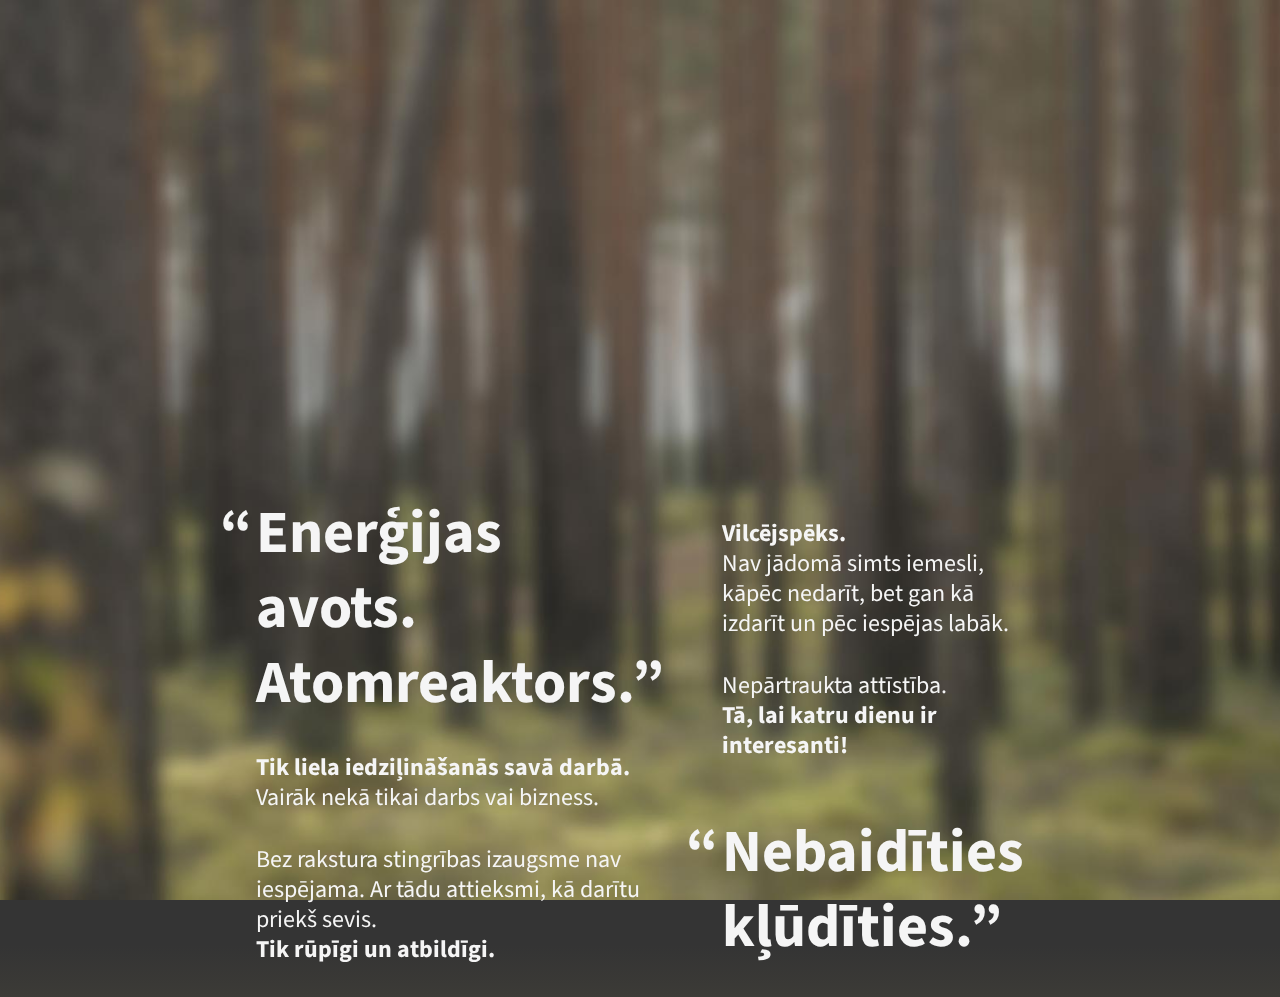
==== index.html @ bfc3883b "MVP v10.30.1" ====
<!DOCTYPE html>
<html lang="lv">
<head>
    <meta charset="UTF-8">
    <meta name="viewport" content="width=device-width,initial-scale=1">
    <!-- seed 2023.10.20 keiko -->

    <title>Apsveikums 2023</title>
    <meta name="description" content="Apsveikums">
    <meta name="author"      content="PATA">

    <!-- ~ ~ ~ ~ ~ ~ ~ ~ ~ ~ ~ ~ ~ ~ ~ ~ ~ ~ ~ ~ ~ ~ MICRODATA -->
    <meta property="og:url"          content="https://zlsheepcity.github.io/pata-apsveikums-2023/">
    <meta property="og:image"        content="https://zlsheepcity.github.io/pata-apsveikums-2023/art/chair-background-static.jpg">
    <meta property="og:image:width"  content="1920">
    <meta property="og:image:height" content="1080">
    <meta property="og:type"         content="article">
    <meta property="og:locale"       content="lv_LV">


    <!-- ~ ~ ~ ~ ~ ~ ~ ~ ~ ~ ~ ~ ~ ~ ~ ~ ~ ~ ~ ~ ~ ~ FAVICON -->
    <meta name="theme-color"             content="#314159">
    <meta name="msapplication-TileColor" content="#314159">
    <meta name="msapplication-TileImage" content="art/icon512.png">
    <link rel="icon" type="image/png"       href="art/icon512.png">
    <link rel="apple-touch-icon"            href="art/icon512.png">

    <!-- ~ ~ ~ ~ ~ ~ ~ ~ ~ ~ ~ ~ ~ ~ ~ ~ ~ ~ ~ ~ ~ ~ GOOGLE FONTS -->
    <link rel="preconnect" href="https://fonts.googleapis.com">
    <link rel="preconnect" href="https://fonts.gstatic.com" crossorigin>
    <link href="https://fonts.googleapis.com/css2?family=Source+Sans+3:ital,wght@0,400;0,600;0,700;1,400&display=swap" rel="stylesheet">

    <!-- ~ ~ ~ ~ ~ ~ ~ ~ ~ ~ ~ ~ ~ ~ ~ ~ ~ ~ ~ ~ ~ ~ JS LIBS -->
    <script src="app/DateTime.js"></script>

    <!-- ~ ~ ~ ~ ~ ~ ~ ~ ~ ~ ~ ~ ~ ~ ~ ~ ~ ~ ~ ~ ~ ~ DESIGN -->
    <link
        href="app/css.11xBase.css"
        type="text/css" rel="stylesheet" media="all">
    <link
        href="app/css.12xMarkup.css"
        type="text/css" rel="stylesheet" media="all">
    <link
        href="app/css.13xTypography.css"
        type="text/css" rel="stylesheet" media="all">
    <link
        href="app/css.14xColors.css"
        type="text/css" rel="stylesheet" media="all">
    <link
        href="app/css.15xLayouts.css"
        type="text/css" rel="stylesheet" media="all">
    <link
        href="app/css.16xTools.css"
        type="text/css" rel="stylesheet" media="all">

    <link
        href="app/css.21xComponents.css"
        type="text/css" rel="stylesheet" media="all">

    <style>
        @media all and (max-width:1200px) {
            html { font-size: calc( 4px + 1vw ); }
        }
        [hidden] { display: none; }

        body {
            font-family: 'Source Sans 3', sans-serif;
            background-image: linear-gradient(
                0deg,
                #BEC78F 10%,
                #7F734B 40%,
                #343434 95%
            );
        }

        .layoutScreenLoading {
            position: fixed;
            z-index: -1;
            top:    0;
            left:   0;
            width:  100%;
            height: 100vh;
            overflow: hidden;

            display: grid;
            grid-template-columns: 1fr;
            grid-template-rows: 1fr;
            place-items: center;
        }
        .layoutScreenLoading>* {
            grid-area: 1/1 / 2/2;
        }

        .layoutScreenLoading {
            transition: opacity 100ms ease-out;
        }
        .layoutScreenLoading.isHidden {
            opacity: 0;
            pointer-events: none;
        }
        .layoutScreenLoading.isVisible {
            opacity: 1;
        }


        .cardLoading {
            width: max-content;
            height: max-content;
            max-width: calc( 100% - 2rem );

                       color: hsla(0, 0%,  10%, 1.0);
            background-color: hsla(0, 0%, 100%, 0.5);
            border-radius: 1rem;
            padding: 1rem 1.5rem;

            display: grid;
            place-items: center;

            font-family: 'Source Sans 3', sans-serif;
            font-weight:  400;
            font-size: 1.5rem;
            line-height: 1.25;
        }
        .animated-pulse {
          animation-duration: 1s;
          animation-fill-mode: both;
          animation-iteration-count: infinite;
          animation-name: pulse;
        }
        @keyframes pulse {
          from { transform: scale3d(1, 1, 1); }
          50%  { transform: scale3d(1.05, 1.05, 1.05); }
          to   { transform: scale3d(1, 1, 1); }
        }

        .cardGreetings {
            width:   100%;
            padding: 2rem 3rem;
            max-width: 54rem;

            display:  grid;
            grid-gap: 2rem 3rem;
            grid-template-columns: 540fr 320fr;
            grid-template-areas:
                'vids vids'
                'head east'
                'west east'
                'west foot'
                ;
        }
        .cardGreetings header {grid-area:head;}
        .cardGreetings footer {grid-area:foot;}
        .cardGreetings .video {grid-area:vids;}
        .cardGreetings .cwest {grid-area:west;}
        .cardGreetings .ceast {grid-area:east;}
        .cardGreetings .quote+.quote {
            padding-top: 2rem;
        }
        .cardGreetings .ceast {
            align-self: center;
            height: max-content;
        }
        @media all and (max-width:600px) {
            .cardGreetings {
                grid-template-areas:
                    'head head'
                    'vids vids'
                    'west east'
                    'west east'
                    'foot foot'
                    ;
            }
        }
    </style>

    <!-- ~ ~ ~ ~ ~ ~ ~ ~ ~ ~ ~ ~ ~ ~ ~ ~ ~ ~ ~ ~ ~ ~ -->
</head>
<body class="">

    <section class="layoutScreenFixed" id="Grounds">
        <video playsinline autoplay muted loop>
            <source src="art/chair-background.webm" type="video/webm" />
        </video>
    </section>

    <section class="layoutScreenLoading" id="SectionLoading">
        <div class="cardLoading animated-pulse">
            <span>Notiek ielāde...</span>
        </div>
    </section>

    <section class="layoutScreenContent isHidden" id="SectionContent">
        <article class="cardGreetings wrapContentTypography">
            <section class="video">
                <iframe style="width: 100%;aspect-ratio: 560/315;" data-width="560" data-height="315" src="https://www.youtube-nocookie.com/embed/VgfAqc6dkmg?si=R2GKIiJzainACcyX" title="YouTube video player" frameborder="0" allow="accelerometer; autoplay; clipboard-write; encrypted-media; gyroscope; picture-in-picture; web-share" allowfullscreen></iframe>
            </section>
            <header>
                <h2>
                    Enerģijas avots. Atomreaktors.
                </h2>
            </header>
            <footer>
                <h2>
                    Nebaidīties kļūdīties.
                </h2>
            </footer>
            <section class="cwest">
                <div class="quote">
                    <h4>Tik liela iedziļināšanās savā darbā.</h4>
                    <p>Vairāk nekā tikai darbs vai bizness.</p>
                </div>
                <div class="quote">
                    <p>Bez rakstura stingrības izaugsme nav iespējama. Ar&nbsp;tādu attieksmi, kā darītu priekš sevis.</p>
                    <h4>Tik rūpīgi un atbildīgi.</h4>
                </div>
            </section>
            <section class="ceast">
                <div class="quote">
                    <h4>Vilcējspēks.</h4>
                    <p>Nav jādomā simts iemesli, kāpēc nedarīt, bet gan kā izdarīt un pēc iespējas labāk.</p>
                </div>
                <div class="quote">
                    <p>Nepārtraukta attīstība.</p>
                    <h4>Tā, lai katru dienu ir interesanti!</h4>
                </div>
            </section>
        </article>
    </section>

    <section class="layoutScreenTimer isHidden" id="SectionTimer">
        <div class="componentTimer">
            <h1>Līdz apsveikuma atvēršanai:</h1>
            <div class="componentTimeline">
                <div class="boxDigit" id="TimeDigitH1">0</div>
                <div class="boxDigit" id="TimeDigitH2">0</div>
                <div class="sperator" >:</div>
                <div class="boxDigit" id="TimeDigitM1">0</div>
                <div class="boxDigit" id="TimeDigitM2">0</div>
                <div class="sperator" >:</div>
                <div class="boxDigit" id="TimeDigitS1">0</div>
                <div class="boxDigit" id="TimeDigitS2">0</div>
                <div class="boxDigitTitle" style="grid-column: 1/3">
                    STUNDAS
                </div>
                <div class="boxDigitTitle" style="grid-column: 4/6">
                    MINŪTES
                </div>
                <div class="boxDigitTitle" style="grid-column: 7/9">
                    SEKUNDES
                </div>
            </div>
        </div>
    </section>

    <!-- ~ ~ ~ ~ ~ ~ ~ ~ ~ ~ ~ ~ ~ ~ ~ ~ ~ ~ ~ ~ ~ ~ JS -->
    <script>
        const dateTargetString = "2023-11-05T00:00:00+08:00";
//        const dateTargetString = "2022-11-05T00:00:00+08:00";
        const dateTarget = new DateTime(dateTargetString);
        const timerDigitsDOM = [
            document.getElementById('TimeDigitH1'),
            document.getElementById('TimeDigitH2'),
            document.getElementById('TimeDigitM1'),
            document.getElementById('TimeDigitM2'),
            document.getElementById('TimeDigitS1'),
            document.getElementById('TimeDigitS2'),
        ];
        const renderContent = f => {
            const elC = document.getElementById('SectionContent');
            const elT = document.getElementById('SectionTimer');
            const elG = document.getElementById('Grounds');
            elT.classList.remove('isVisible');
            elT.classList.add('isHidden');
            elG.classList.remove('isVisible');
            elG.classList.add('isHidden');
            elC.classList.remove('isHidden');
            elC.classList.add('isVisible');
        };

        const renderDigs = digs => {
            digs.forEach(
                (d,i) => {
                    timerDigitsDOM[i].innerText = d;
                }
            );
        };
        function secondsToDigs(d) {
            d = Number(d);
            var h = Math.floor(d / 3600);
            var m = Math.floor(d % 3600 / 60);
            var s = Math.floor(d % 3600 % 60);
            return [
                Math.floor( (h%100) / 10),
                h % 10,
                Math.floor( m / 10),
                m % 10,
                Math.floor( s / 10),
                s % 10,
            ];
        };
        const runTimer = f => {
            const dateNow = new DateTime();
            const {seconds} = dateTarget.differenceFrom(dateNow);
            if (seconds>0) {
                const digs = secondsToDigs(seconds);
                renderDigs(digs);
                setTimeout(runTimer, 1000);
            } else {
                setTimeout(renderContent, 200);
            }
        };

        const renderTimer = f => {
            const elL = document.getElementById('SectionLoading');
            const elT = document.getElementById('SectionTimer');
            elL.classList.remove('isVisible');
            elL.classList.add('isHidden');
            elT.classList.remove('isHidden');
            elT.classList.add('isVisible');
            runTimer();
        }

        // RUN
        window.onload = function() {
            setTimeout(renderTimer, 100);
        };

    </script>
    <!-- ~ ~ ~ ~ ~ ~ ~ ~ ~ ~ ~ ~ ~ ~ ~ ~ ~ ~ ~ ~ ~ ~ END -->
</body>
</html>
---- app/css.11xBase.css ----
/** css.11xBase
 *  presets and basic setup
 *  v2023.10.20 keiko
 *  zl
 */


/** ~ ~ ~ ~ ~ ~ ~ ~ ~ ~ ~ ~ ~ ~ ~ ~ ~ ~ ~ ~ ~ ~ Spacing Units */


:root {
  --line-height:   1.5;
  --row-space:     1.5rem;                              /* Vertical */
  --col-space:     1.5rem;                              /* Horizontal */
  --mid-space:     2.5rem;                              /* Bigger 1 */
  --big-space:       4rem;                              /* Bigger 2 */
  --all-space:     var(--row-space) var(--col-space);   /* Combo Shortcode */
}


/** ~ ~ ~ ~ ~ ~ ~ ~ ~ ~ ~ ~ ~ ~ ~ ~ ~ ~ ~ ~ ~ ~ Browser */


/** Minimal box model */
    *, *:before, *:after { box-sizing: border-box; }
    html                 { height: 100%; }
    html, body           { margin: 0; padding: 0; }

/** Full-height 2019
    https://css-tricks.com/some-things-you-oughta-know-when-working-with-viewport-units/
*/  body {
        min-height:  100vh;
        min-height: -webkit-fill-available;
        min-height: -moz-available;
        min-height:  available;
        min-height: -webkit-stretch;
        min-height: -moz-stretch;
        min-height:  stretch;
    }

/** Scroll behavoir */
    html { scroll-behavior:smooth; cursor:default; }
    body { overflow-y:scroll; scrollbar-gutter:stable; }

/** Tap on clickable element */
    a, area, button, input, label, select, summary, textarea, [tabindex] {
       -ms-touch-action: manipulation;
           touch-action: manipulation;
    }


/** EOF appart base */
---- app/css.12xMarkup.css ----
/** css.12xMarkup
 *  html tags default styling
 *  v2023.10.20 keiko
 *  zl
 */

/** ~ ~ ~ ~ ~ ~ ~ ~ ~ ~ ~ ~ ~ ~ ~ ~ ~ ~ ~ ~ ~ ~ Code source */


    [display-source] {
        display:     block;
        font-family: monospace;
        white-space: pre-wrap;
        padding:     0 1em 2em 1em;
    }
    [display-source]:is(textarea) {
        width:       100%;
        background:  transparent;
        color:       inherit;
        border:      0;
        outline:     0;
    }

/** ~ ~ ~ ~ ~ ~ ~ ~ ~ ~ ~ ~ ~ ~ ~ ~ ~ ~ ~ ~ ~ ~ HTML attributes */

    [hidden] { display: none; }

/** ~ ~ ~ ~ ~ ~ ~ ~ ~ ~ ~ ~ ~ ~ ~ ~ ~ ~ ~ ~ ~ ~ Semantic Markup Reset */


    figure, figcaption, fieldset, legend {
        display: block;
        margin:  0;
        padding: 0;
        border:  0;
        white-space: normal;
    }

    main, article, section, aside, header, footer, nav {
        display: block;
    }

    pre, code {
        display: block;
    }

    /* reset headers ?*/

    h1, h2, h3, h4, h5, h6 {
        margin:  0;
        padding: 0;
        font-family: inherit;
        font-size:   inherit;
        line-height: inherit;
        font-weight: inherit;
    }

    /*!*/

    p, blockquote {
        margin:  0;
        padding: 0;
        font:    inherit;
    }

    button {
        padding:    0.25em 1.5em;
        border:     0;
        font:       inherit;
      --background-color: var(--back-color-accent, transparent);
        background-color: var(--background-color);
      --color:            var(--text-color, inherit);
        color:            var(--color);
    }

    a { color: inherit; }

    ul, ol {
        padding:  0;
        margin:   0;
        margin-left: 1.5em;
    }

    nav ul, nav ol {
        margin-left: 0;
    }

    td, th {
        text-align:     left;
        vertical-align: top;
        padding-top:    0.25em;
        padding-bottom: 0.25em;
    }

    hr {
        background: transparent;
        box-shadow: none;
        border:  0;
        margin:  0;

     /* use as empty space */
        display:    block;
        font-size:  inherit;
        height:     4em;
    }


/** ~ ~ ~ ~ ~ ~ ~ ~ ~ ~ ~ ~ ~ ~ ~ ~ ~ ~ ~ ~ ~ ~ Images and Media */


    img, svg, canvas,
    figure, figcaption,
    iframe, embed, object {
        display:   block;
        max-width: 100%;
        margin:    0;
        padding:   0;
        border:    0;
    }

    img {
        object-fit: cover;
    }


/*  EOF appart markup */
---- app/css.13xTypography.css ----
/** css.13xTypography
 *  preset-kit inspired by tufte (old book style typography)
 *  v2023.10.20 keiko
 *  mod v2023.10.24 pata
 *  zl
 */

/** ~ ~ ~ ~ ~ ~ ~ ~ ~ ~ ~ ~ ~ ~ ~ ~ ~ ~ ~ ~ ~ ~ font rendering */


html {
   -ms-text-size-adjust:     100%;
   -webkit-text-size-adjust: 100%;
}
body {
    text-rendering: optimizeLegibility;
   -webkit-font-smoothing: antialiased;
}


/** ~ ~ ~ ~ ~ ~ ~ ~ ~ ~ ~ ~ ~ ~ ~ ~ ~ ~ ~ ~ ~ ~ font base reset */


body {
    line-height: var(--line-height, 1.5);
    font-family: var(--font-family, sans-serif);
    font-weight: var(--font-weight, normal);
 /* font-size:   use default */

 /* store base values */
  --base-font-size:   1rem;
  --base-line-height: var(--line-height, 1.5);

 /* Decrease vertical padding on text paragraphs, to
    make them visually equal with horizontal paddings.
    Pixel-perfect value depends on font-family. */
  --base-font-square-ratio: 0.25;
}

.font-primary     { font-family: var(--font-family, sans-serif); }
.font-secondary   { font-family: var(--font-family-secondary, serif); }
.font-native-sans { font-family: var(--font-family-interface, sans-serif); }

.em-reset {
    font-size:   var(--base-font-size,   1rem);
    line-height: var(--base-line-height, 1.5);
}


/** ~ ~ ~ ~ ~ ~ ~ ~ ~ ~ ~ ~ ~ ~ ~ ~ ~ ~ ~ ~ ~ ~ font settings */


    :root {
      --font-family:             var(--font-family--tufte-serif);
      --font-family-secondary:   var(--font-family--tufte-sans);
      --font-family-interface:   var(--font-family--native-sans);
      --font-weight:             400;
    }

    @supports (hanging-punctuation: first) {
           * { hanging-punctuation: first; }
    }

    /* Font Features Inspector: wakamaifondue.com */

    .font-feature-digital {
        font-feature-settings:
            'lnum' on,
            'ss14' on,
            'ss17' on;
    }
    .sup-num {
        font-size:             inherit;
        vertical-align:        text-top;
        font-feature-settings: 'sups' on;
    }
    .sub-num {
        font-size:             inherit;
        vertical-align:        text-bottom;
        font-feature-settings: 'subs' on;
    }


/** ~ ~ ~ ~ ~ ~ ~ ~ ~ ~ ~ ~ ~ ~ ~ ~ ~ ~ ~ ~ ~ ~ Native font stack 2018 */


:root {
  --font-family--native-sans:
       -apple-system,        /* Safari for macOS and iOS (San Francisco) */
        system-ui,           /* macOS Chrome, Windows Chrome */
        BlinkMacSystemFont,  /* Chrome < 56 for macOS (San Francisco) */
       "Segoe UI",           /* Windows */
        Roboto,              /* Android */
        Oxygen,              /* KDE */
        Ubuntu,              /* Ubuntu */
        Cantarell,           /* GNOME */
       "Fira Sans",          /* Firefox OS */
       "Helvetica Neue",     /* old macOS */
        Arial,               /* Basic web fallback */
        sans-serif,
       "Apple Color Emoji", "Segoe UI Emoji", "Segoe UI Symbol"; /* Emoji */
}


/** ~ ~ ~ ~ ~ ~ ~ ~ ~ ~ ~ ~ ~ ~ ~ ~ ~ ~ ~ ~ ~ ~ ~ ~ ~ ~ ~ ~ ~ ~ */
/** ~ ~ ~ ~ ~ ~ ~ ~ ~ ~ ~ ~ ~ ~ ~ ~ ~ ~ ~ ~ ~ theme: Tufte 2018 */
/** ~ old book style design ~ ~ ~ ~ ~ ~ ~ ~ ~ ~ ~ ~ ~ ~ ~ ~ ~ ~ */
/** ~ ~ ~ ~ ~ ~ ~ ~ ~ ~ ~ ~ ~ ~ ~ ~ ~ ~ ~ ~ ~ ~ ~ ~ ~ ~ ~ ~ ~ ~ */

/** ~ ~ ~ ~ ~ ~ ~ ~ ~ ~ ~ ~ ~ ~ ~ ~ ~ ~ ~ ~ ~ Font files */

/* USE LOCAL FONTS ?*
@font-face {
    font-family: 'Vollkorn';
    font-weight:  normal;
    font-style:   normal;
    src:
        url('./fonts/Vollkorn-R.eot?#iefix')           format('embedded-opentype'),
        url('./fonts/Vollkorn-R.woff2')                format('woff2'),
        url('./fonts/Vollkorn-R.woff')                 format('woff'),
        url('./fonts/Vollkorn-R.ttf')                  format('truetype'),
        url('./fonts/Vollkorn-R.svg#Vollkorn-Regular') format('svg');
}
@font-face {
    font-family: 'Vollkorn';
    font-weight:  700;
    font-style:   normal;
    src:
        url('./fonts/Vollkorn-B.eot?#iefix')        format('embedded-opentype'),
        url('./fonts/Vollkorn-B.woff2')             format('woff2'),
        url('./fonts/Vollkorn-B.woff')              format('woff'),
        url('./fonts/Vollkorn-B.ttf')               format('truetype'),
        url('./fonts/Vollkorn-B.svg#Vollkorn-Bold') format('svg');
}
@font-face {
    font-family: 'Vollkorn';
    font-weight:  normal;
    font-style:   italic;
    src:
        url('./fonts/Vollkorn-I.eot?#iefix')          format('embedded-opentype'),
        url('./fonts/Vollkorn-I.woff2')               format('woff2'),
        url('./fonts/Vollkorn-I.woff')                format('woff'),
        url('./fonts/Vollkorn-I.ttf')                 format('truetype'),
        url('./fonts/Vollkorn-I.svg#Vollkorn-Italic') format('svg');
}

@font-face {
    font-family: 'VT323';
    font-weight:  normal;
    font-style:   normal;
    src:
        url('./fonts/VT323-CODE.eot?#iefix')        format('embedded-opentype'),
        url('./fonts/VT323-CODE.woff')              format('woff'),
        url('./fonts/VT323-CODE.ttf')               format('truetype'),
        url('./fonts/VT323-CODE.svg#VT323-Regular') format('svg');
}
/*!*/
/* CSS GOOGLE SERVICE (2023) ?*
@import url('https://fonts.googleapis.com/css?family=Vollkorn:400,400i,700&subset=cyrillic');
@import url('https://fonts.googleapis.com/css?family=VT323');
/*!*/
/* HTML GOOGLE SERVICE (2023) ?*
    <!-- GOOGLE FONTS -->

    <link rel="preconnect"   href="//fonts.gstatic.com" crossorigin>

    <link
        media="none" onload="if(media!='all')media='all'"
        href="https://fonts.googleapis.com/css?family=Vollkorn:400,400i,700&subset=cyrillic"
        rel="stylesheet">
    <link
        media="none" onload="if(media!='all')media='all'"
        href="https://fonts.googleapis.com/css?family=VT323"
        rel="stylesheet">

    <noscript>
    <link
        media="all"
        href="https://fonts.googleapis.com/css?family=Vollkorn:400,400i,700&subset=cyrillic"
        rel="stylesheet">
    <link
        media="all"
        href="https://fonts.googleapis.com/css?family=VT323"
        rel="stylesheet">
    </noscript>
/*!*/

/** ~ ~ ~ ~ ~ ~ ~ ~ ~ ~ ~ ~ ~ ~ ~ ~ ~ ~ ~ ~ ~ tufte settings */

:root {
  --font-family--tufte-serif:
        Vollkorn,
        et-book,
        Palatino,
       "Palatino Linotype",
       "Palatino LT STD",
       "Book Antiqua",
        Georgia,
        serif,
       "Apple Color Emoji", "Segoe UI Emoji", "Segoe UI Symbol";
  --font-family--tufte-sans:
       "Trebuchet MS",
       "Gill Sans",
       "Gill Sans MT",
        sans-serif,
       "Apple Color Emoji", "Segoe UI Emoji", "Segoe UI Symbol";
}


/** ~ ~ ~ ~ ~ ~ ~ ~ ~ ~ ~ ~ ~ ~ ~ ~ ~ ~ ~ ~ ~ font-size system 2018 */

    :root {
     /* 64/80 */
      --h1-font-size:    4rem;
      --h1-line-height:  1.25;

     /* 48/60 */
      --h2-font-size:    3rem;
      --h2-line-height:  1.25;

     /* 36/48 */
      --h3-font-size:    2.25rem;
      --h3-line-height:  calc(4/3);

     /* 24/32 */
      --h4-font-size:    1.5rem;
      --h4-line-height:  calc(4/3);

     /* 20/24 */
      --h5-font-size:    1.25rem;
      --h5-line-height:  1.2;

     /* 16/24 */
      --h6-font-size:    1rem;
      --h6-line-height:  1.5;
      --p-font-size:     1rem;
      --p-line-height:   1.5;


     /* 20/24 */
      --inc-font-size:   1.25em;
      --inc-line-height: 1.2;

     /* 16/24 */
      --def-font-size:   1em;
      --def-line-height: 1.5;

     /* 13/16 */
      --dec-font-size:   calc(13/16*1em);
      --dec-line-height: calc(16/13);

     /* 12/16 */
      --doz-font-size:   0.75em;
      --doz-line-height: calc(4/3);
    }

@media all and (max-width:42em) {
    :root {
     /* 36/40 */
      --h1-font-size:    2.25rem;
      --h1-line-height:  calc(40/36);
     /* 32/36 */
      --h2-font-size:    2rem;
      --h2-line-height:  calc(36/32);
     /* 28/32 */
      --h3-font-size:    1.75rem;
      --h3-line-height:  calc(32/28);
    }
}

/* USE HEADERS ?*/
    h1 {
        font-size:   var(--h1-font-size);
        line-height: var(--h1-line-height);}
    h2 {
        font-size:   var(--h2-font-size);
        line-height: var(--h2-line-height);}
    h3 {
        font-size:   var(--h3-font-size);
        line-height: var(--h3-line-height);}
    h4 {
        font-size:   var(--h4-font-size);
        line-height: var(--h4-line-height);}
    h5 {
        font-size:   var(--h5-font-size);
        line-height: var(--h5-line-height);}
    h6 {
        font-size:   var(--h6-font-size);
        line-height: var(--h6-line-height);}
/*!*/
/* USE HEADER CLASSES ?*/
    .h1 {
        font-size:   var(--h1-font-size);
        line-height: var(--h1-line-height);}
    .h2 {
        font-size:   var(--h2-font-size);
        line-height: var(--h2-line-height);}
    .h3 {
        font-size:   var(--h3-font-size);
        line-height: var(--h3-line-height);}
    .h4 {
        font-size:   var(--h4-font-size);
        line-height: var(--h4-line-height);}
    .h5 {
        font-size:   var(--h5-font-size);
        line-height: var(--h5-line-height);}
    .h6 {
        font-size:   var(--h6-font-size);
        line-height: var(--h6-line-height);}
/*!*/

.text-inline-bigger {
 /* 20/24 */
  --font-size:   var(--inc-font-size, 1.25em);
  --line-height: var(--inc-line-height, 1.2);
    font-size:   var(--font-size);
    line-height: var(--line-height);
}
.text-block-bigger {
 /* 20/32 */
  --font-size:   var(--inc-font-size, 1.25em);
  --line-height: calc(32/20);
    font-size:   var(--font-size);
    line-height: var(--line-height);
}
.text-inline-smaller,
.text-block-smaller {
 /* 13/16 */
  --font-size:   var(--dec-font-size,   calc(13/16*1em));
  --line-height: var(--dec-line-height, calc(16/13));
    font-size:   var(--font-size);
    line-height: var(--line-height);
}

/** ~ ~ ~ ~ ~ ~ ~ ~ ~ ~ ~ ~ ~ ~ ~ ~ ~ ~ ~ ~ ~ ~ Text Paragraph */
/*
    Readable text blocks with width limitation
    Values tested in the 2020 by zl
 */

    :root {
      --paragraph-width--max: 42em; /* Limit ~ 42em in most typefaces */
      --paragraph-width--opt: 32em; /* Optimal */
      --paragraph-width--mid: 24em; /* Smaller */
      --paragraph-width--min: 12em; /* Minimal Readable */
    }
    @media all and (max-width:12em) { :root {
      --paragraph-width--min: 100%;
    } }

    .paragraph {
      --max-width: var(--paragraph-width--opt);
      --min-width: var(--paragraph-width--min);
        max-width: var(--max-width);
        min-width: var(--min-width);
    }
    .maxi-paragraph {
      --max-width: var(--paragraph-width--max);
      --min-width: var(--paragraph-width--min);
        max-width: var(--max-width);
        min-width: var(--min-width);
    }
    .midi-paragraph {
      --max-width: var(--paragraph-width--mid);
      --min-width: var(--paragraph-width--min);
        max-width: var(--max-width);
        min-width: var(--min-width);
    }
    .mini-paragraph {
      --max-width: var(--paragraph-width--min);
        max-width: var(--max-width);
    }


/** EOF appart typography */
---- app/css.14xColors.css ----
/** css.14xColors
 *  color theme 2020
 *  v2023.10.20 keiko
 *  zl
 */

:root {
 /* Paper Palette */
  --color-PaperBack:   hsl( 37, 55%, 85%);
  --color-PaperDark:   hsl(  0,  0%,  8%);
 /* Noble Palette */
  --color-NobleBlack:  hsl(226, 15%, 12%);
  --color-NobleWhite:  hsl(226, 27%, 90%);
  --color-NobleNight:  hsl(226, 17%, 20%);
  --color-NobleDay:    hsl(226, 32%, 75%);
  --color-NobleSky:    hsl(204, 22%, 55%);
  --color-NobleSea:    hsl(212, 34%, 29%);
  --color-NobleSunset: hsl(359, 28%, 82%);
  --color-NobleAccent: hsl(359, 54%, 53%);
  --color-NobleAction: hsl(359, 59%, 43%);
 /* Ivory Palette */
  --color-Ivory:       hsl( 53, 66%, 80%);
  --color-IvoryAccent: hsl( 53, 70%, 76%);
  --color-IvoryDark:   hsl(204,  4%, 22%);
  --color-IvoryGray:   hsl(204,  8%, 38%);
 /* App Palette */
  --color-AppBlue:     hsl(202, 81%, 23%);
  --color-AppGreen:    hsl(155, 31%, 62%);
  --color-AppGold:     hsl( 42, 79%, 53%);
  --color-AppRed:      hsl( 15, 75%, 30%);
  --color-AppBrown:    hsl( 34, 20%, 33%);
}


/** ~ ~ ~ ~ ~ ~ ~ ~ ~ ~ ~ ~ ~ ~ ~ ~ ~ ~ ~ ~ ~ ~ Color Model ZL.2020 */

    .use-colors {
      --background-color: var(--back-color);
      --color:            var(--text-color);
        background-color: var(--background-color);
        color:            var(--color);
    }

    .colors--base {
      --back-color:       white;
      --back-color-more:  white;
      --back-color-less:  white;

      --text-color:       black;
      --text-color-more:  black;
      --text-color-less:  black;

      --link-color:       firebrick;
      --link-color-more:  firebrick;
      --link-color-text:  white;
    }


/** ~ ~ ~ ~ ~ ~ ~ ~ ~ ~ ~ ~ ~ ~ ~ ~ ~ ~ ~ ~ ~ ~ Color Palettes */


    .colors--swed {
      --back-color:       hsl(226, 15%, 12%); /* NobleBlack */
      --back-color-more:  hsl(212, 34%, 29%); /* NobleSea */
      --back-color-less:  hsl(226, 17%, 20%); /* NobleNight */

      --text-color:       hsl(226, 27%, 90%); /* NobleWhite */
      --text-color-more:  hsl(226, 32%, 75%); /* NobleDay */
      --text-color-less:  hsl(226, 32%, 66%);

      --link-color:       hsl(359, 54%, 53%); /* NobleAccent */
      --link-color-more:  hsl(359, 59%, 43%); /* NobleAction */
      --link-color-text:  white;
    }

    .colors--swed-secondary {
      --back-color:       hsl(212, 34%, 29%); /* NobleSea */
      --back-color-more:  hsl(212, 42%, 22%);
      --back-color-less:  hsl(212, 30%, 32%);

      --text-color:       hsl(226, 27%, 90%); /* NobleWhite */
      --text-color-more:  hsl(226, 32%, 75%); /* NobleDay */
      --text-color-less:  hsl(226, 32%, 66%);

      --link-color:       hsl(359, 54%, 53%); /* NobleAccent */
      --link-color-more:  hsl(359, 59%, 43%); /* NobleAction */
      --link-color-text:  white;
    }

    .colors--swed-third {
      --back-color:       hsl(204, 22%, 55%); /* NobleSky */
      --back-color-more:  hsl(204, 26%, 50%);
      --back-color-less:  hsl(204, 18%, 58%);

      --text-color:       hsl(226, 15%, 12%); /* NobleBlack */
      --text-color-more:  hsl(212, 34%, 29%); /* NobleSea */
      --text-color-less:  hsl(226, 17%, 20%); /* NobleNight */

      --link-color:       hsl(359, 54%, 53%); /* NobleAccent */
      --link-color-more:  hsl(359, 59%, 43%); /* NobleAction */
      --link-color-text:  white;
    }

    .colors--ivory {
      --back-color:       hsl( 53, 66%, 80%); /* Ivory */
      --back-color-more:  hsl( 53, 70%, 70%);
      --back-color-less:  hsl( 53, 70%, 76%); 

      --text-color:       hsl(204,  4%, 22%); /* IvoryDark */
      --text-color-more:  hsl(204,  8%, 38%); /* IvoryGray */
      --text-color-less:  hsl(204,  8%, 38%); /* IvoryGray */

      --link-color:       hsl(359, 54%, 53%); /* NobleAccent */
      --link-color-more:  hsl(359, 59%, 43%); /* NobleAction */
      --link-color-text:  white;
    }


/** ~ ~ ~ ~ ~ ~ ~ ~ ~ ~ ~ ~ ~ ~ ~ ~ ~ ~ ~ ~ ~ ~ */
---- app/css.15xLayouts.css ----
/** 15xLayouts
 *  common combos
 *  v2023.10.20 keiko
 *  zl
 */

/** ~ ~ ~ ~ ~ ~ ~ ~ ~ ~ ~ ~ ~ ~ ~ ~ ~ ~ ~ ~ ~ ~ Screen */


.layoutScreen {
  --background-image: none;
    background-image: var(--background-image);
  --background-position: 50% 50%;
    background-position: var(--background-position);
    background-size:  cover;
    min-height:  100vh;
    position: relative;
}
.layoutSticky {
    position: sticky;
    top: 0;
}


/** ~ ~ ~ ~ ~ ~ ~ ~ ~ ~ ~ ~ ~ ~ ~ ~ ~ ~ ~ ~ ~ ~ Summary Header */


.summaryHeader {

/* config */
  --font-size:   var(--h2-font-size,    3em);
  --line-height: var(--h2-line-height, 1.25);
  --marker-color:   currentColor;
  --border-style-default: dotted;
  --border-style-open:    dotted;
  --border-style-hover:   dotted;

/* functional */
    font-size:   var(--font-size);
    line-height: var(--line-height);
    width: max-content;
    padding-right: 1em;
}
/* children */
.summaryHeader >header {
    display: inline-block;
    border-bottom: 0.1em currentColor;
    border-bottom-style: var(--border-style-default);
    margin-bottom: 0.4em;
    cursor: pointer;
}
.summaryHeader::marker {
    color: var(--marker-color);
}
/* states */
.summaryHeader:hover >header {
    border-bottom-style: var(--border-style-hover);
}
details[open]> .summaryHeader >header {
    border-bottom-style: var(--border-style-open);
}


/** ~ ~ ~ ~ ~ ~ ~ ~ ~ ~ ~ ~ ~ ~ ~ ~ ~ ~ ~ ~ ~ ~ Book Article */


.layoutBook {

/* config */
  --textSize: 42em;
  --sideSize: 24em;
  --grid-gap:  1em;
  --join-gap:  2em;

/* functional */
    width:    100%;
    display:  grid;
    grid-gap: var(--grid-gap);
    grid-auto-flow:  row;
    grid-auto-rows:  min-content;
    grid-template-columns: 0 var(--c) auto;
  --c: minmax(auto,var(--textSize)) var(--join-gap) var(--sideSize);
  --grid-column-full: 1/6;
  --grid-column-text: 2/3;
  --grid-column-side: 4/5;
  --grid-column-wrap: 2/5;

}
/* small screen */
@media all and (max-width:68em) {
    .layoutBook {
      --c: 1fr;
      --grid-column-full: 1/4;
      --grid-column-text: 2/3;
      --grid-column-side: 2/3;
      --grid-column-wrap: 2/3;
    }
}

/* children */
.layoutBook >*          {grid-column:var(--grid-column-text)} /* text paragraph */
.layoutBook >section    {grid-column:var(--grid-column-text)} /* paragraphs combined */
.layoutBook >blockquote {grid-column:var(--grid-column-side)} /* side note */
.layoutBook >header     {grid-column:var(--grid-column-wrap)} /* double column */
.layoutBook >footer     {grid-column:var(--grid-column-wrap)} /* double column */
.layoutBook >article    {grid-column:var(--grid-column-full)} /* overlay */

.layoutBook >.layoutBookText {grid-column:var(--grid-column-text)}
.layoutBook >.layoutBookWrap {grid-column:var(--grid-column-wrap)}
.layoutBook >.layoutBookSide {grid-column:var(--grid-column-side)}
.layoutBook >.layoutBookFull {grid-column:var(--grid-column-full)}

/* sub-grid */
.layoutBook >header,
.layoutBook >footer,
.layoutBook >section {
    width:    100%;
    display:  grid;
    grid-gap: var(--grid-gap);
    grid-auto-flow:  row;
    grid-auto-rows:  min-content;
    grid-template-columns: 1fr;
}


/** EOF Layouts */
---- app/css.16xTools.css ----
/** 16xTools
 *  decorations and layouts
 *  v2023.10.20 keiko
 *  zl
 */

/** ~ ~ ~ ~ ~ ~ ~ ~ ~ ~ ~ ~ ~ ~ ~ ~ ~ ~ ~ ~ ~ ~ bg mixers */


.background-blend-mixer {
/** Blends together the background layers
  * without affecting the foreground content */
  --background:
    /** Could have: */

        url(image1.png),        /* images */
        url(image2.png),
        rgba(244, 65, 106, 1),  /* colors */
        linear-gradient(        /* gradients */
            45deg,
            rgba(65, 68,244, 1),
            rgba(203, 66, 244, 0.5)
        )
        ;

/** We can specify multiple values for background-blend-mode
  * one for each background layer */
  --background-blend-mode: screen, multiply;

    background-size: cover;
    background-blend-mode: var(--background-blend-mode);
    background: var(--background);
}

img.blend-with-color,
   .blend-with-color {
  --background-color: hsl(204, 22%, 55%); /*NobleSky*/
    background-color: var(--background-color);
    mix-blend-mode: multiply;
}

/** END OF Tools */
---- app/css.21xComponents.css ----
/* ~ ~ ~ ~ ~ ~ ~ ~ ~ ~ ~ ~ ~ ~ ~ ~ ~ ~ ~ ~ ~ ~ layoutScreenFixed */

        .layoutScreenFixed {
            position: fixed;
            z-index: -1;
            top:    0;
            left:   0;
            width:  100%;
            height: 100vh;
            overflow: hidden;
            pointer-events: none;

            display: grid;
            grid-template-columns: 1fr;
            grid-template-rows: 1fr;
            place-items: center;

            background-image: url(../art/chair-background-static.jpg);
            background-size: cover;
            background-position: 50% 50%;
        }
        .layoutScreenFixed>* {
            grid-area: 1/1 / 2/2;
        }
        .layoutScreenFixed>video {
            min-width:  100%;
            min-height: 100%;
            height: 100%;
        }
        @media all and (min-aspect-ratio: 3840/2160) {
            .layoutScreenFixed>video {
                width:  100%;
                height: auto;
            }
        }

        .layoutScreenFixed.isHidden {
            transition: opacity 1s ease-out;
            opacity: 0;
        }

/* ~ ~ ~ ~ ~ ~ ~ ~ ~ ~ ~ ~ ~ ~ ~ ~ ~ ~ ~ ~ ~ ~ layoutScreenContent */

        .layoutScreenContent {
            position: absolute;
            z-index: 1;
            top:    0;
            left:   0;
            width:  100%;
            min-height: 100vh;

            background: url(../art/open-background.jpg);
            background-color: hsl(60, 54%, 13%);
            background-size: cover;
            background-position: 50% 50%;
            background-attachment: fixed;

            display: grid;
            grid-template-columns: 1fr;
            grid-template-rows: 1fr;
            place-items: center;
        }
        .layoutScreenContent>* {
            grid-area: 1/1 / 2/2;
        }

        /*transition*/

        .layoutScreenContent {
            transition: opacity 1s ease-out;
        }
        .layoutScreenContent.isHidden {
            opacity: 0;
            pointer-events: none;
            height: 100vh;
            overflow: hidden;
        }
        .layoutScreenContent.isVisible {
            opacity: 1;
        }

/* ~ ~ ~ ~ ~ ~ ~ ~ ~ ~ ~ ~ ~ ~ ~ ~ ~ ~ ~ ~ ~ ~ layoutScreenTimer */

        .layoutScreenTimer {
            position: fixed;
            z-index: 1;
            top:    0;
            left:   0;
            width:  100%;
            height: 100vh;

            display: grid;
            grid-template-columns: 1fr;
            grid-template-rows: 1fr;
            place-items: center;

            background-color: transparent;
        }
        .layoutScreenTimer>* {
            grid-area: 1/1 / 2/2;
        }

        .componentTimer {
            width: max-content;
            height: max-content;
            min-height: 10rem;
            min-width: 20rem;

                       color: hsla(0, 0%,  10%, 1.0);
            background-color: hsla(0, 0%, 100%, 0.5);
            border-radius: 1rem;
            padding: 1rem 1.5rem;
        }
        .componentTimer h1 {
            font-family: 'Source Sans 3', sans-serif;
            font-weight: 700;
            font-size:   2.5rem;
            margin-bottom: 0.5rem;
        }
        .componentTimeline {
            display:grid;
            grid-gap: 0.25rem;
            grid-template-columns:
                1fr 1fr min-content 1fr 1fr min-content 1fr 1fr;
        }

        /*transition*/

        .layoutScreenTimer.isHidden {
            transition: transform 1s ease-out, opacity 1s ease-out;
            opacity: 0;
            pointer-events: none;
            transform: translateY(-50vh);
        }

/* ~ ~ ~ ~ ~ ~ ~ ~ ~ ~ ~ ~ ~ ~ ~ ~ ~ ~ ~ ~ ~ ~ wrapContentTypography */

        .wrapContentTypography {
            color: hsla(0, 0%, 96%, 1);
            font-family: 'Source Sans 3', sans-serif;
            font-weight:  400;
            font-size: 1.5rem;
            line-height: 1.25;
        }
        .wrapContentTypography p {
            max-width: 22em;
        }
        .wrapContentTypography h4 {
            font-weight: 700;
            font-size: 1.5rem;
            line-height: 1.25;
        }
        .wrapContentTypography h2 {
            font-size:  3.75rem;
            font-weight: 700;
        }

        /*quotes*/

        .wrapContentTypography h2:before {
            content: '“';
            position: absolute;
            transform: translateX(-2.25rem);
        }
        .wrapContentTypography h2:after {
            content: '”';
            position: absolute;
            transform: translateX(-0.20rem);
        }

/* ~ ~ ~ ~ ~ ~ ~ ~ ~ ~ ~ ~ ~ ~ ~ ~ ~ ~ ~ ~ ~ ~ content components */

        .wrapContentLayout {
            width:   100%;
            padding: 2rem 3rem;
            max-width: 66rem;

            display:  grid;
            grid-gap: 2rem 3rem;
            grid-template-columns: 480fr 375fr;
            align-items: center;
        }
        .wrapMovie {
            grid-column:  1/3;
/*            aspect-ratio: 16/9;*/
            background-color: hsl(60, 54%, 13%);
        }
        .wrapMovie video {
            display: block;
            width: 100%;
            height: auto;
        }
        @media all and (max-width:600px) {
            .wrapContentLayout {
                grid-template-columns: 1fr;
            }
            .wrapMovie {
                grid-column:  1/2;
            }
            #QuoteW1 {
                grid-row: 1/2;
            }
        }

        .qw {
            display: none;
            position: absolute;
            transform: translateX(-2.25rem);
        }
        .qe {
            display: none;
            position: absolute;
            transform: translateX(-0.20rem);
        }

        #QuoteW1, #QuoteW6 { position: relative; }

/* ~ ~ ~ ~ ~ ~ ~ ~ ~ ~ ~ ~ ~ ~ ~ ~ ~ ~ ~ ~ ~ ~ Timer components */

        .boxDigit {
            background-color: transparent;
                       color: hsla(0, 0%, 100%, 1);

            display: grid;
            place-items: center;
            font-family: 'Source Sans 3', sans-serif;
            font-weight: 600;
            font-size:  6rem;
            line-height: 1.25;
            text-shadow: 2px 2px hsla(0, 0%,  10%, 1.0), -2px -2px hsla(0, 0%,  10%, 1.0);
            padding: 0 0.25rem;

            position: relative;
            z-index: 1;
        }
        .boxDigit::before,
        .boxDigit::after {
            content: '';
            background-color: hsla(0, 0%,  12%, 0.95);
                       color: hsla(0, 0%, 100%, 1);
            display: block;
            position: absolute;
            z-index: -1;
            left: 0;
            right: 0;
        }
        .boxDigit::before {
            top: 0;
            bottom: calc(50% + 1px);
            border-radius: 1rem 1rem 0 0;
        }
        .boxDigit::after {
            top: calc(50% + 1px);
            bottom: 0;
            border-radius: 0 0 1rem 1rem;
        }
        .sperator {
            display: grid;
            place-items: center;
            align-self: center;
            font-family: 'Source Sans 3', sans-serif;
            font-weight: 600;
            font-size:  6rem;
            line-height: 1.25;
            padding: 0 0.25rem;
        }
        .boxDigitTitle {
            display: grid;
            place-items: center;
            font-family: 'Source Sans 3', sans-serif;
            font-weight:  600;
            font-size: 1.5rem;
            text-transform: uppercase;
        }

/* ~ ~ ~ ~ ~ ~ ~ ~ ~ ~ ~ ~ ~ ~ ~ ~ ~ ~ ~ ~ ~ ~ End */
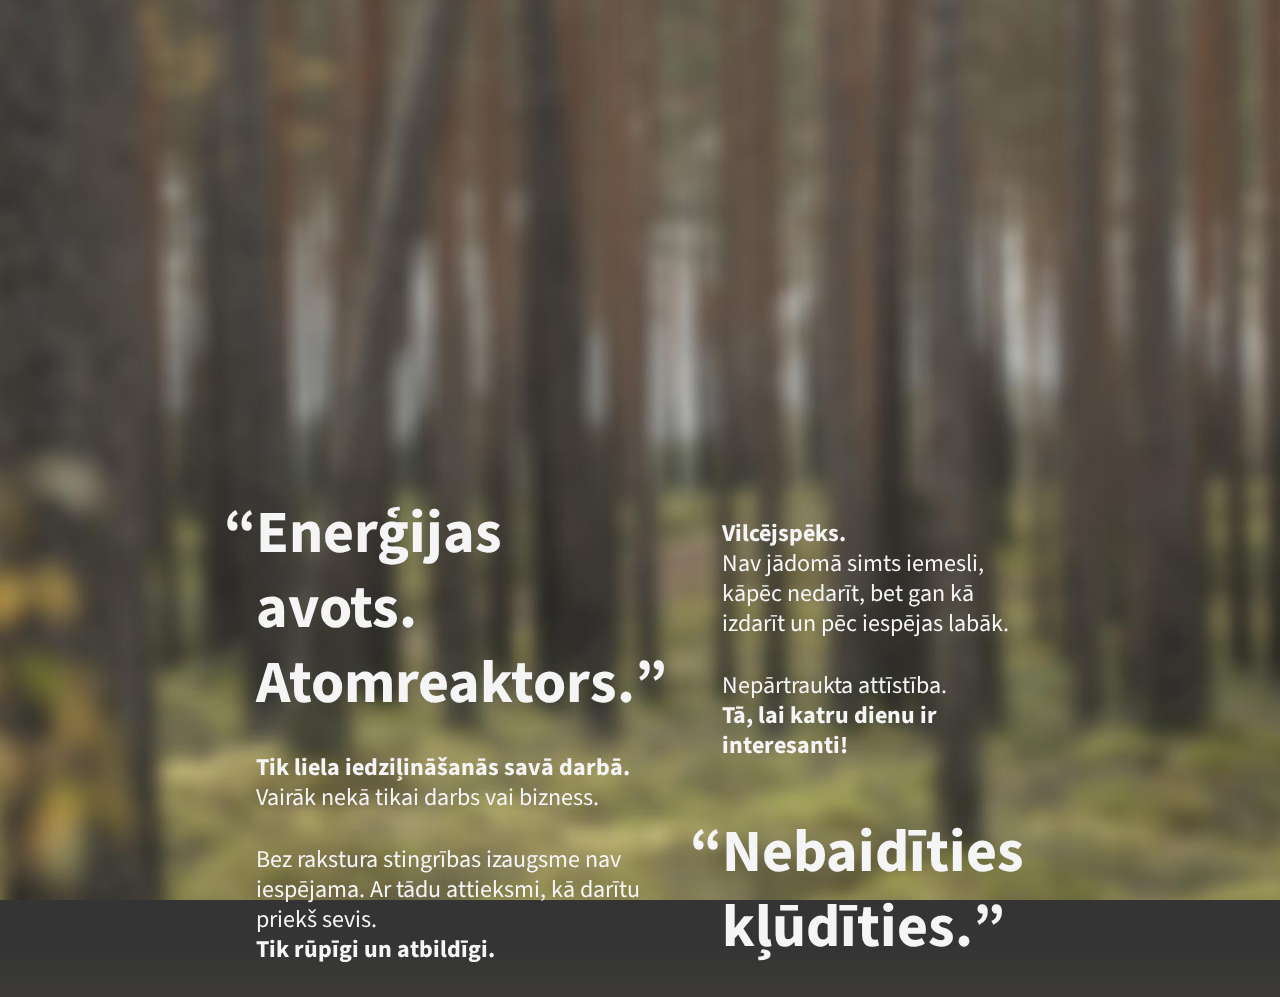
==== commit 3825b360: "fix quotes" ====
--- a/index.html
+++ b/index.html
@@ -16,7 +16,6 @@
     <meta property="og:image:height" content="1080">
     <meta property="og:type"         content="article">
     <meta property="og:locale"       content="lv_LV">
-
 
     <!-- ~ ~ ~ ~ ~ ~ ~ ~ ~ ~ ~ ~ ~ ~ ~ ~ ~ ~ ~ ~ ~ ~ FAVICON -->
     <meta name="theme-color"             content="#314159">
--- a/app/css.21xComponents.css
+++ b/app/css.21xComponents.css
@@ -160,12 +160,11 @@
         .wrapContentTypography h2:before {
             content: '“';
             position: absolute;
-            transform: translateX(-2.25rem);
+            transform: translateX(-100%);
         }
         .wrapContentTypography h2:after {
             content: '”';
             position: absolute;
-            transform: translateX(-0.20rem);
         }
 
 /* ~ ~ ~ ~ ~ ~ ~ ~ ~ ~ ~ ~ ~ ~ ~ ~ ~ ~ ~ ~ ~ ~ content components */
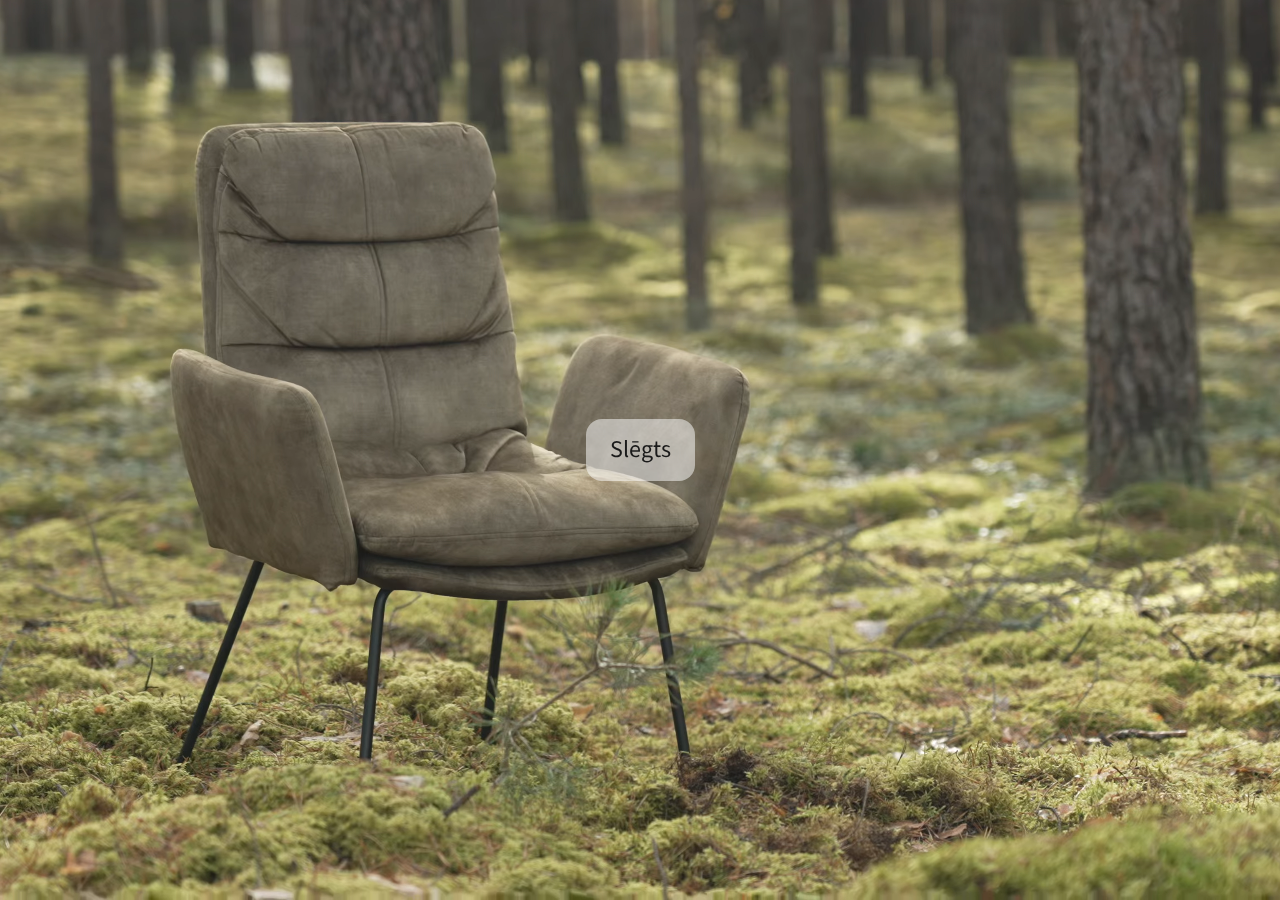
==== commit 44cc4571: "set closed" ====
--- a/index.html
+++ b/index.html
@@ -147,11 +147,11 @@
                 'west foot'
                 ;
         }
-        .cardGreetings header {grid-area:head;}
-        .cardGreetings footer {grid-area:foot;}
-        .cardGreetings .video {grid-area:vids;}
-        .cardGreetings .cwest {grid-area:west;}
-        .cardGreetings .ceast {grid-area:east;}
+        .cardGreetings >header {grid-area:head;}
+        .cardGreetings >footer {grid-area:foot;}
+        .cardGreetings >.video {grid-area:vids;}
+        .cardGreetings >.cwest {grid-area:west;}
+        .cardGreetings >.ceast {grid-area:east;}
         .cardGreetings .quote+.quote {
             padding-top: 2rem;
         }
@@ -164,10 +164,37 @@
                 grid-template-areas:
                     'head head'
                     'vids vids'
-                    'west east'
-                    'west east'
+                    'east east'
+                    'west west'
                     'foot foot'
                     ;
+            }
+            .cardGreetings footer {
+                width: min-content;
+                justify-self: end;
+            }
+            .cardGreetings >header,
+            .cardGreetings >footer,
+            .cardGreetings >.ceast,
+            .cardGreetings >.cwest {
+                padding: 0 2rem;
+            }
+            .cardGreetings >.ceast {
+            }
+            .cardGreetings >.ceast {
+                padding-top: 0.5rem;
+                display: grid;
+                grid-gap: 2rem;
+                grid-template-columns: 540fr 320fr;
+            }
+            .cardGreetings >.cwest {
+                display: grid;
+                grid-gap: 2rem;
+                
+                grid-template-columns: 280fr 740fr;
+            }
+            .cardGreetings .quote+.quote {
+                padding-top: 0rem;
             }
         }
     </style>
@@ -184,70 +211,7 @@
 
     <section class="layoutScreenLoading" id="SectionLoading">
         <div class="cardLoading animated-pulse">
-            <span>Notiek ielāde...</span>
-        </div>
-    </section>
-
-    <section class="layoutScreenContent isHidden" id="SectionContent">
-        <article class="cardGreetings wrapContentTypography">
-            <section class="video">
-                <iframe style="width: 100%;aspect-ratio: 560/315;" data-width="560" data-height="315" src="https://www.youtube-nocookie.com/embed/VgfAqc6dkmg?si=R2GKIiJzainACcyX" title="YouTube video player" frameborder="0" allow="accelerometer; autoplay; clipboard-write; encrypted-media; gyroscope; picture-in-picture; web-share" allowfullscreen></iframe>
-            </section>
-            <header>
-                <h2>
-                    Enerģijas avots. Atomreaktors.
-                </h2>
-            </header>
-            <footer>
-                <h2>
-                    Nebaidīties kļūdīties.
-                </h2>
-            </footer>
-            <section class="cwest">
-                <div class="quote">
-                    <h4>Tik liela iedziļināšanās savā darbā.</h4>
-                    <p>Vairāk nekā tikai darbs vai bizness.</p>
-                </div>
-                <div class="quote">
-                    <p>Bez rakstura stingrības izaugsme nav iespējama. Ar&nbsp;tādu attieksmi, kā darītu priekš sevis.</p>
-                    <h4>Tik rūpīgi un atbildīgi.</h4>
-                </div>
-            </section>
-            <section class="ceast">
-                <div class="quote">
-                    <h4>Vilcējspēks.</h4>
-                    <p>Nav jādomā simts iemesli, kāpēc nedarīt, bet gan kā izdarīt un pēc iespējas labāk.</p>
-                </div>
-                <div class="quote">
-                    <p>Nepārtraukta attīstība.</p>
-                    <h4>Tā, lai katru dienu ir interesanti!</h4>
-                </div>
-            </section>
-        </article>
-    </section>
-
-    <section class="layoutScreenTimer isHidden" id="SectionTimer">
-        <div class="componentTimer">
-            <h1>Līdz apsveikuma atvēršanai:</h1>
-            <div class="componentTimeline">
-                <div class="boxDigit" id="TimeDigitH1">0</div>
-                <div class="boxDigit" id="TimeDigitH2">0</div>
-                <div class="sperator" >:</div>
-                <div class="boxDigit" id="TimeDigitM1">0</div>
-                <div class="boxDigit" id="TimeDigitM2">0</div>
-                <div class="sperator" >:</div>
-                <div class="boxDigit" id="TimeDigitS1">0</div>
-                <div class="boxDigit" id="TimeDigitS2">0</div>
-                <div class="boxDigitTitle" style="grid-column: 1/3">
-                    STUNDAS
-                </div>
-                <div class="boxDigitTitle" style="grid-column: 4/6">
-                    MINŪTES
-                </div>
-                <div class="boxDigitTitle" style="grid-column: 7/9">
-                    SEKUNDES
-                </div>
-            </div>
+            <span>Slēgts</span>
         </div>
     </section>
 
@@ -321,7 +285,7 @@
 
         // RUN
         window.onload = function() {
-            setTimeout(renderTimer, 100);
+            //setTimeout(renderTimer, 100);
         };
 
     </script>
--- a/app/css.13xTypography.css
+++ b/app/css.13xTypography.css
@@ -57,9 +57,11 @@
       --font-weight:             400;
     }
 
+/*  Disable
     @supports (hanging-punctuation: first) {
            * { hanging-punctuation: first; }
     }
+*/
 
     /* Font Features Inspector: wakamaifondue.com */
 
--- a/app/css.21xComponents.css
+++ b/app/css.21xComponents.css
@@ -151,20 +151,30 @@
             line-height: 1.25;
         }
         .wrapContentTypography h2 {
-            font-size:  3.75rem;
+            font-size:  3.0rem;
             font-weight: 700;
         }
 
         /*quotes*/
 
+        .wrapContentTypography h2 .quote-start {
+            position: absolute;
+            transform: translateX(-100%);
+            pointer-events: none;
+        }
+
         .wrapContentTypography h2:before {
-            content: '“';
-            position: absolute;
-            transform: translateX(-100%);
+          --content: '“';
+          --position: absolute;
+          --transform: translateX(-100%);
+          --pointer-events: none;
         }
         .wrapContentTypography h2:after {
-            content: '”';
-            position: absolute;
+          --content: '”';
+          --display: inline-block;
+        }
+        .wrapContentTypography h2>span {
+          --display: inline-block;
         }
 
 /* ~ ~ ~ ~ ~ ~ ~ ~ ~ ~ ~ ~ ~ ~ ~ ~ ~ ~ ~ ~ ~ ~ content components */
